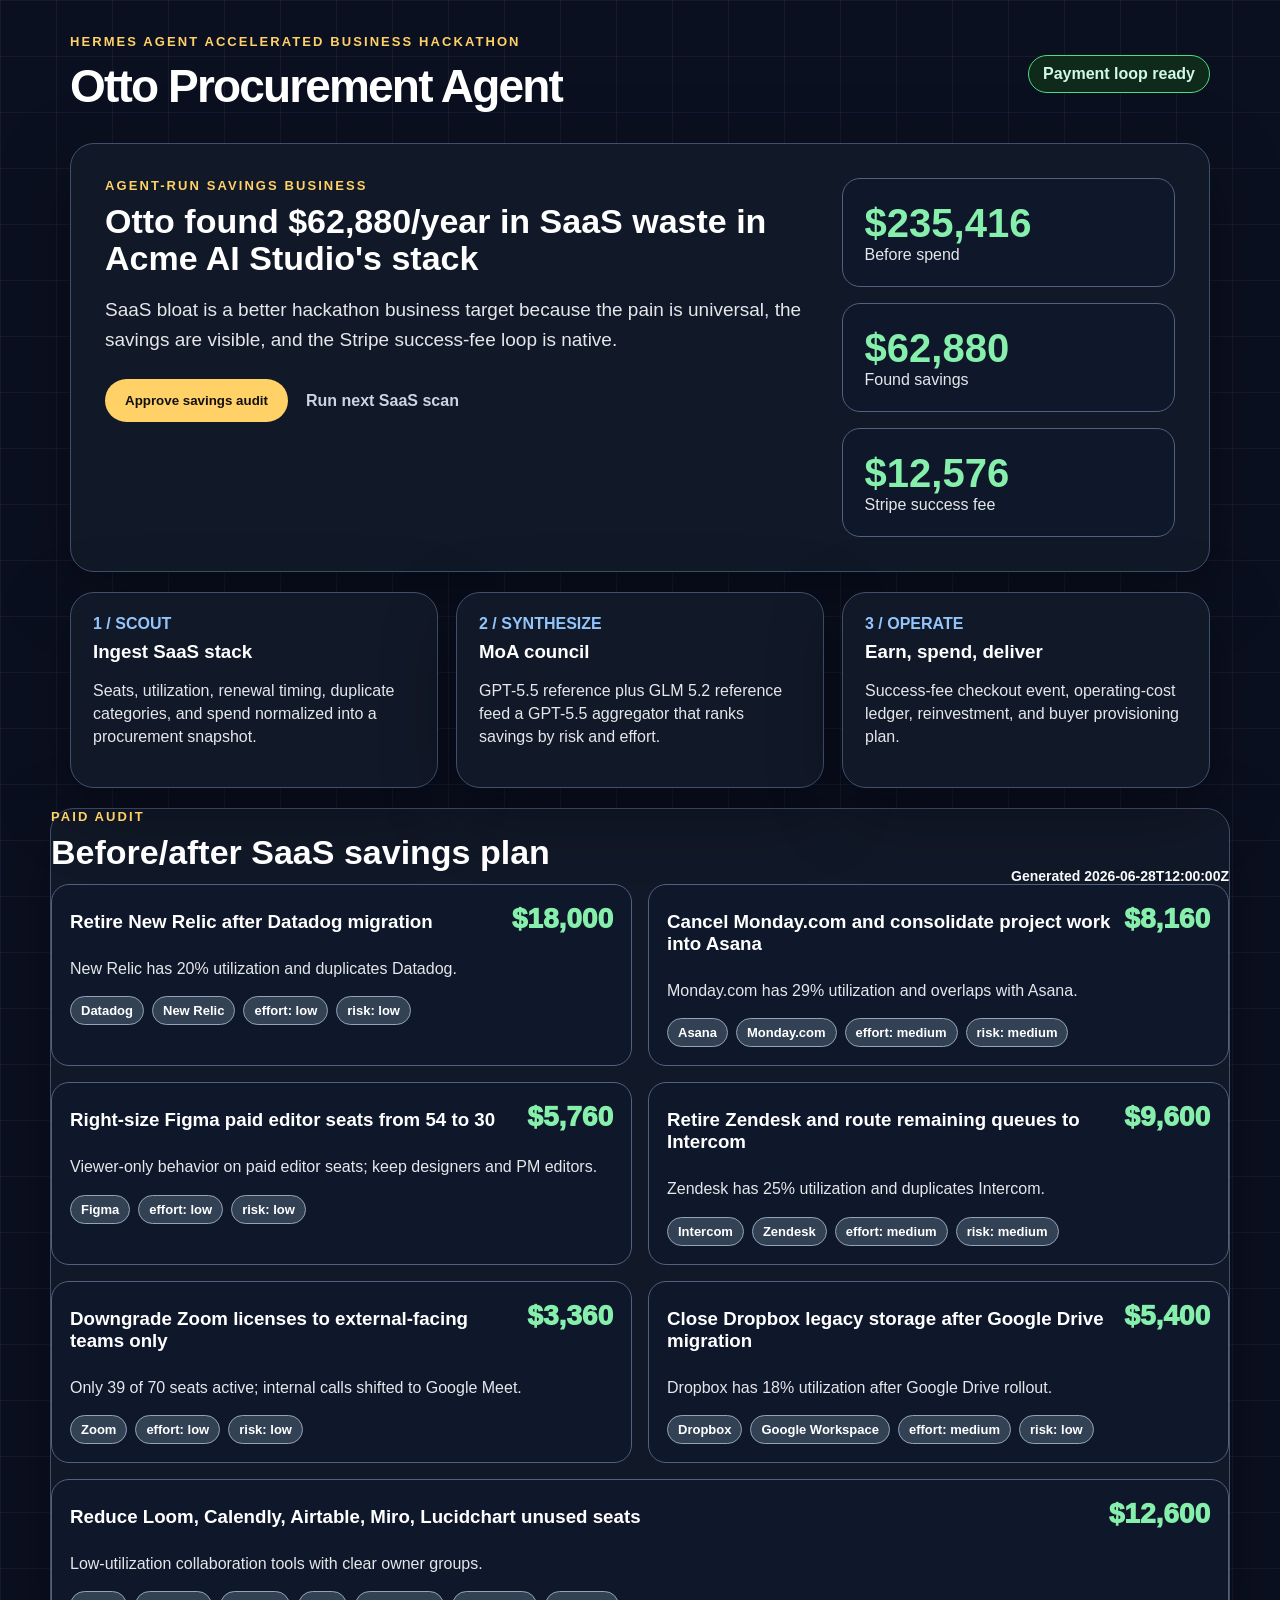
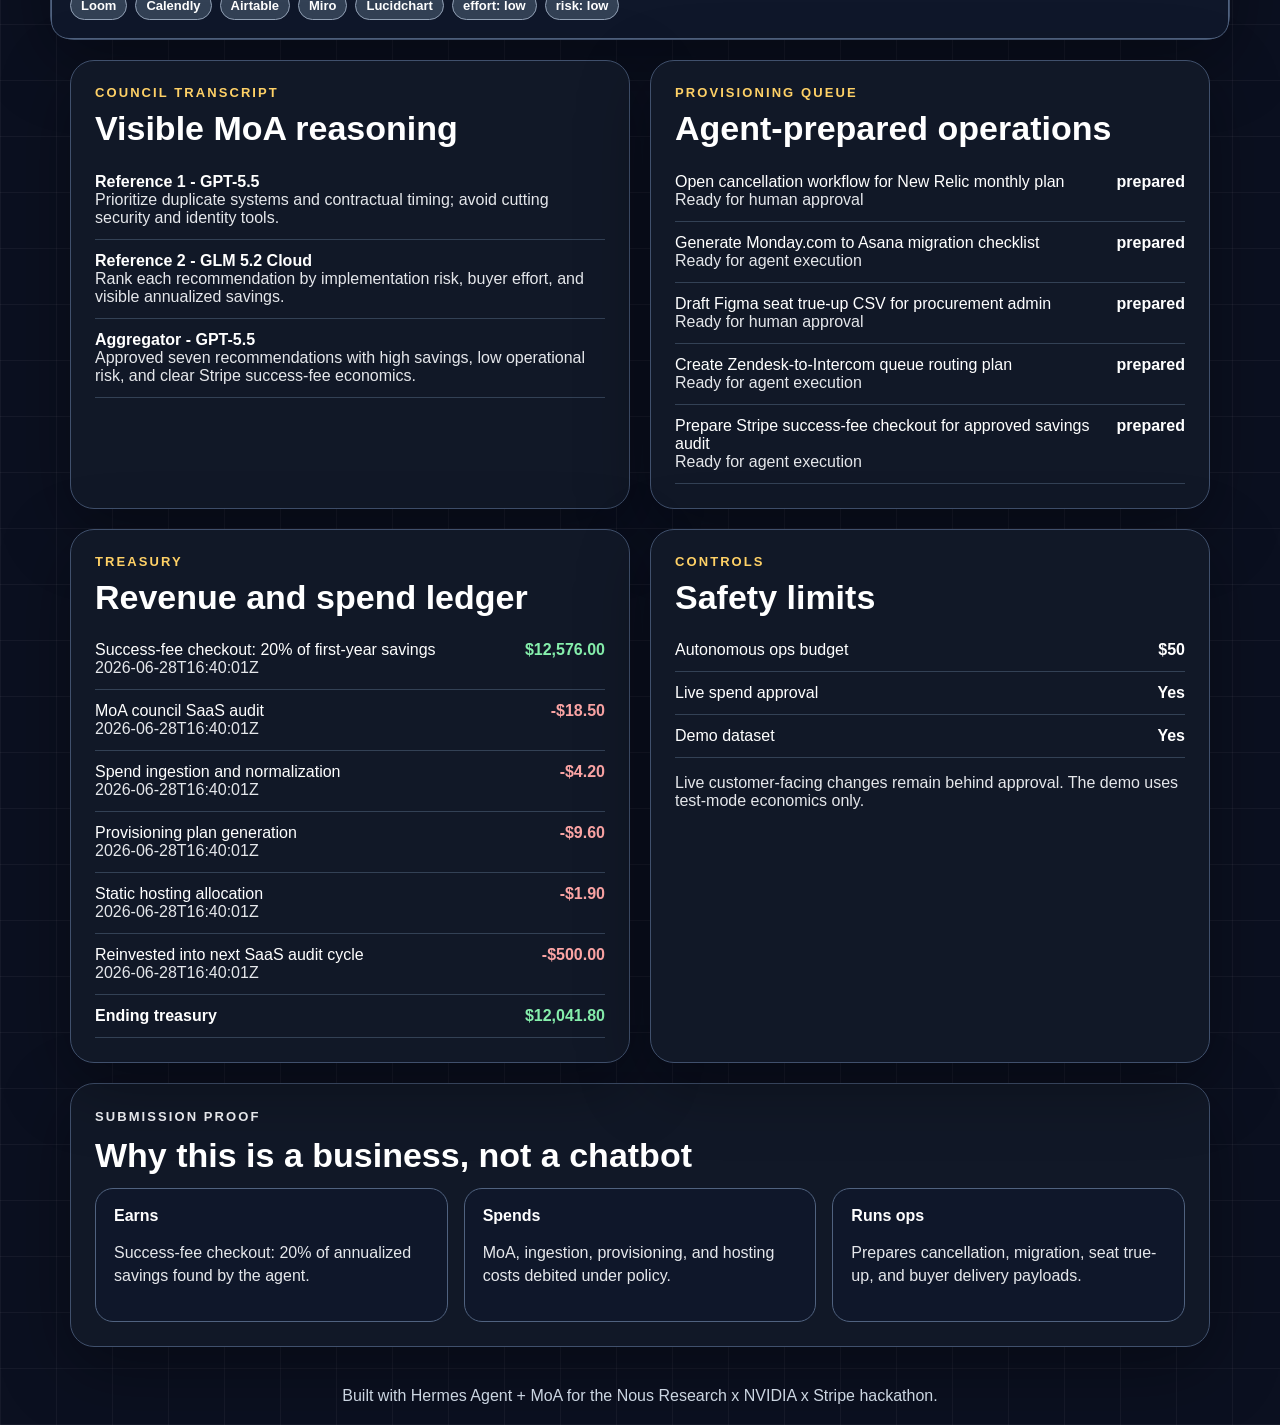
==== site/index.html @ cdcdee30 "feat: add Otto Procurement Agent hackathon pivot" ====
<!doctype html><html lang="en"><head><meta charset="utf-8"><meta name="viewport" content="width=device-width,initial-scale=1"><title>Otto Procurement Agent</title><link rel="stylesheet" href="styles.css"></head><body><header class="topbar"><div><p class="eyebrow">Hermes Agent Accelerated Business Hackathon</p><h1>Otto Procurement Agent</h1></div><div class="status-pill" id="paymentMode">loading</div></header><main><section class="hero card"><div><p class="eyebrow">Agent-run savings business</p><h2 id="headline">Loading audit...</h2><p id="thesis" class="lede"></p><div class="actions"><button>Approve savings audit</button><span>Run next SaaS scan</span></div></div><div class="metrics"><div><b id="before">--</b><span>Before spend</span></div><div><b id="savings">--</b><span>Found savings</span></div><div><b id="fee">--</b><span>Stripe success fee</span></div></div></section><section class="steps"><article><b>1 / SCOUT</b><h3>Ingest SaaS stack</h3><p>Seats, utilization, renewal timing, duplicate categories, and spend normalized into a procurement snapshot.</p></article><article><b>2 / SYNTHESIZE</b><h3>MoA council</h3><p>GPT-5.5 reference plus GLM 5.2 reference feed a GPT-5.5 aggregator that ranks savings by risk and effort.</p></article><article><b>3 / OPERATE</b><h3>Earn, spend, deliver</h3><p>Success-fee checkout event, operating-cost ledger, reinvestment, and buyer provisioning plan.</p></article></section><section class="card"><div class="section-head"><div><p class="eyebrow">Paid audit</p><h2>Before/after SaaS savings plan</h2></div><span id="generated"></span></div><div id="recommendations" class="recommendations"></div></section><section class="grid"><article class="card"><p class="eyebrow">Council transcript</p><h2>Visible MoA reasoning</h2><div id="council"></div></article><article class="card"><p class="eyebrow">Provisioning queue</p><h2>Agent-prepared operations</h2><div id="actions"></div></article></section><section class="grid"><article class="card"><p class="eyebrow">Treasury</p><h2>Revenue and spend ledger</h2><div id="ledger"></div></article><article class="card"><p class="eyebrow">Controls</p><h2>Safety limits</h2><div id="controls"></div><p class="small">Live customer-facing changes remain behind approval. The demo uses test-mode economics only.</p></article></section><section class="card proof"><p class="eyebrow">Submission proof</p><h2>Why this is a business, not a chatbot</h2><div><article><b>Earns</b><p>Success-fee checkout: 20% of annualized savings found by the agent.</p></article><article><b>Spends</b><p>MoA, ingestion, provisioning, and hosting costs debited under policy.</p></article><article><b>Runs ops</b><p>Prepares cancellation, migration, seat true-up, and buyer delivery payloads.</p></article></div></section></main><footer>Built with Hermes Agent + MoA for the Nous Research x NVIDIA x Stripe hackathon.</footer><script src="app.js"></script></body></html>
---- site/styles.css ----
*{box-sizing:border-box}body{margin:0;background:#0b1020;color:#ffffff;font-family:Inter,Arial,sans-serif;background-image:linear-gradient(rgba(255,255,255,.045) 1px,transparent 1px),linear-gradient(90deg,rgba(255,255,255,.045) 1px,transparent 1px);background-size:56px 56px}main,.topbar,footer{max-width:1180px;margin:auto}.topbar{display:flex;justify-content:space-between;align-items:center;padding:34px 20px 18px}.eyebrow{color:#ffd166;text-transform:uppercase;letter-spacing:.16em;font-size:13px;font-weight:900;margin:0 0 10px}h1{font-size:46px;letter-spacing:-.04em;margin:0;color:#fff}h2{font-size:34px;line-height:1.08;margin:0 0 14px;color:#fff}h3{margin:8px 0;color:#fff}.status-pill{border:1px solid #4ade80;color:#d1fae5;border-radius:99px;padding:9px 14px;background:#0f2a1a;font-weight:800}.card,.steps article{background:#111827;border:1px solid #40506c;border-radius:24px;box-shadow:0 20px 70px rgba(0,0,0,.35)}.hero{display:grid;grid-template-columns:1.7fr .8fr;gap:28px;padding:34px;margin:12px 20px}.lede{font-size:19px;line-height:1.58;color:#e5e7eb;max-width:800px}.actions{display:flex;gap:18px;align-items:center;margin-top:24px}button{background:#ffd166;border:0;border-radius:999px;padding:14px 20px;font-weight:900;color:#111}.actions span{color:#cbd5e1;font-weight:700}.metrics{display:grid;gap:16px}.metrics div{border:1px solid #50627f;border-radius:18px;padding:22px;background:#0f172a}.metrics b{display:block;color:#86efac;font-size:40px}.metrics span,.small{color:#e5e7eb}.steps{display:grid;grid-template-columns:repeat(3,1fr);gap:18px;margin:20px}.steps article{padding:22px}.steps b{color:#93c5fd}.steps p,.rec p,.proof p{color:#e5e7eb;line-height:1.45}.section-head{display:flex;justify-content:space-between;gap:16px;align-items:end}.section-head span{color:#f8fafc;font-size:14px;font-weight:700}.recommendations{display:grid;grid-template-columns:repeat(2,1fr);gap:16px}.rec{border:1px solid #50627f;border-radius:18px;padding:18px;background:#0f172a}.rec:nth-child(odd):last-child{grid-column:1/-1}.rec-top{display:flex;justify-content:space-between;gap:12px}.saving{color:#86efac;font-size:28px;font-weight:950;white-space:nowrap}.tags{display:flex;gap:8px;flex-wrap:wrap;margin-top:12px}.tags span{background:#334155;border:1px solid #94a3b8;border-radius:99px;padding:6px 10px;color:#ffffff;font-size:13px;font-weight:800}.grid{display:grid;grid-template-columns:1fr 1fr;gap:20px;margin:20px}.grid .card,.proof.card{padding:24px}.line{display:grid;grid-template-columns:1fr auto;gap:16px;border-bottom:1px solid #334155;padding:12px 0}.pos{color:#86efac}.neg{color:#fca5a5}.proof{margin:20px}.proof>div{display:grid;grid-template-columns:repeat(3,1fr);gap:16px}.proof article{border:1px solid #50627f;border-radius:18px;padding:18px;background:#0f172a}a{color:#93c5fd}footer{padding:20px;color:#cbd5e1;text-align:center}@media(max-width:850px){.hero,.grid,.steps,.recommendations,.proof>div{grid-template-columns:1fr}h1{font-size:34px}}
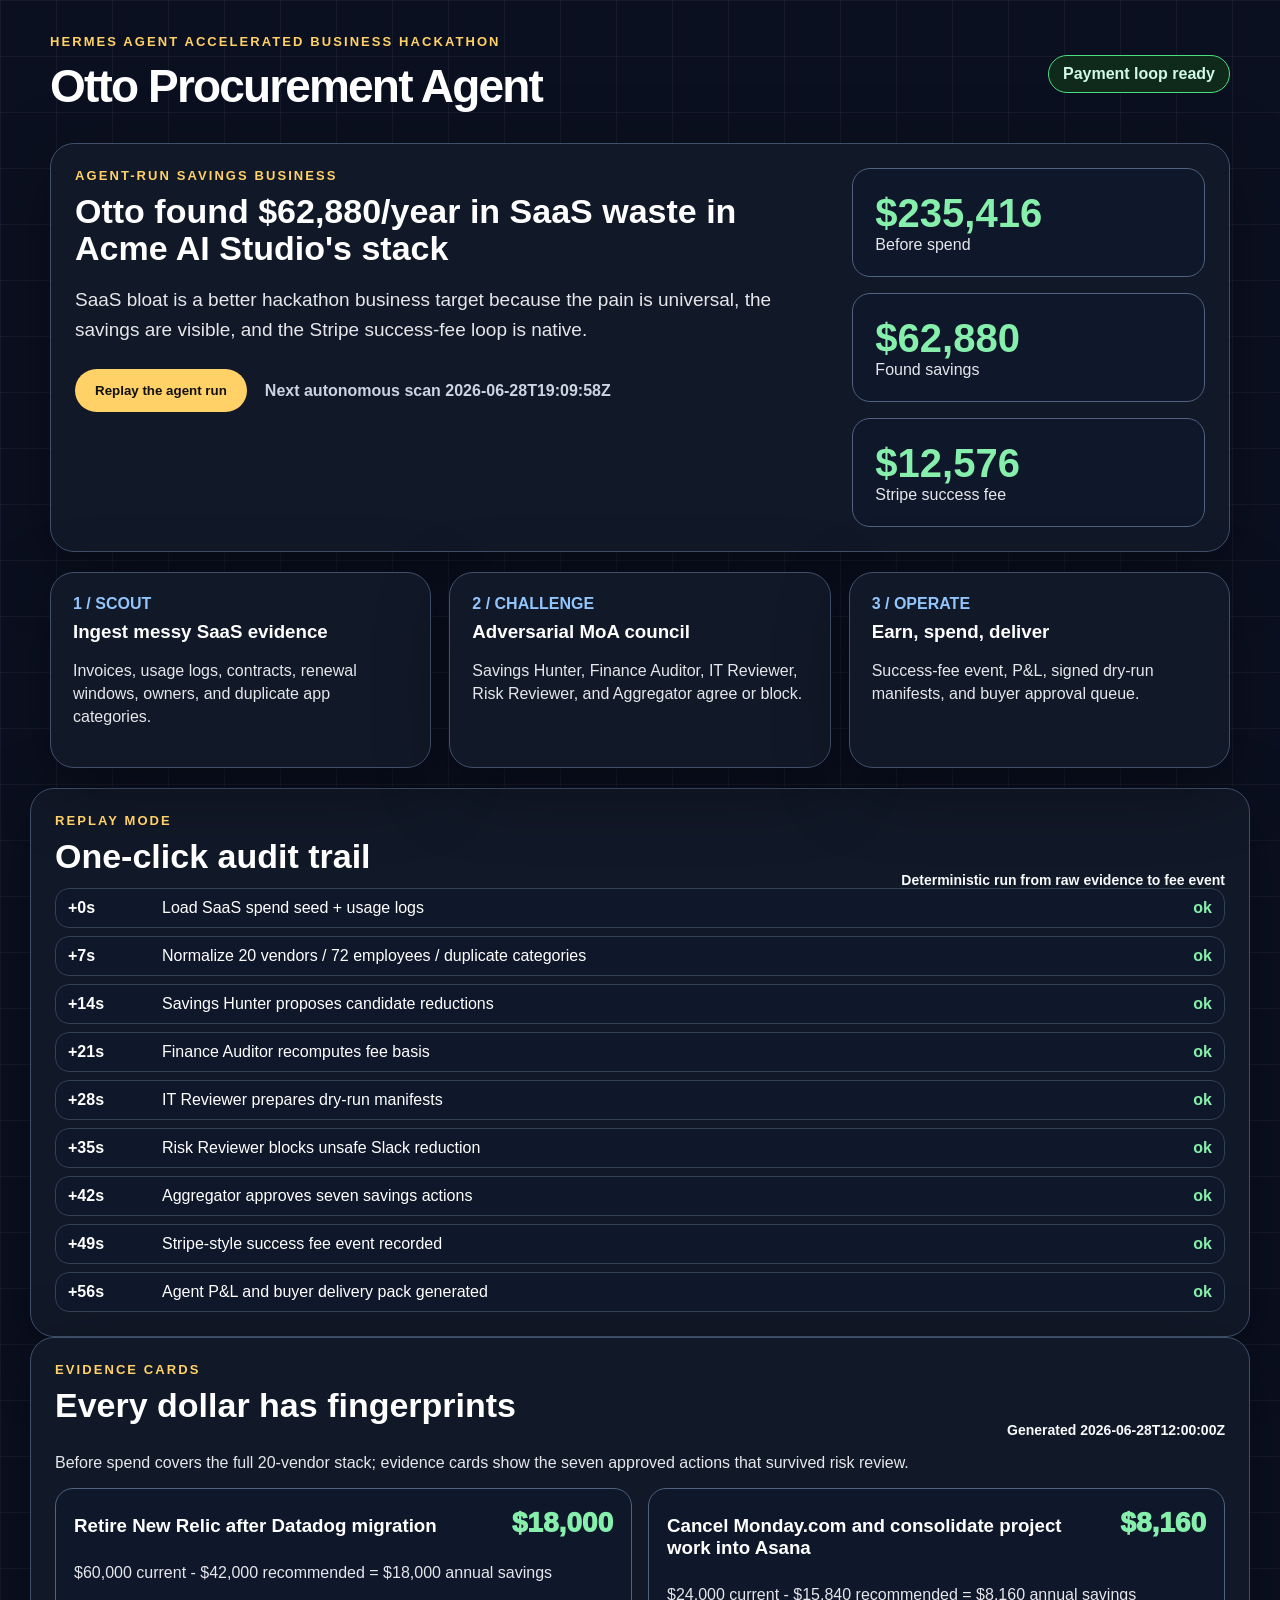
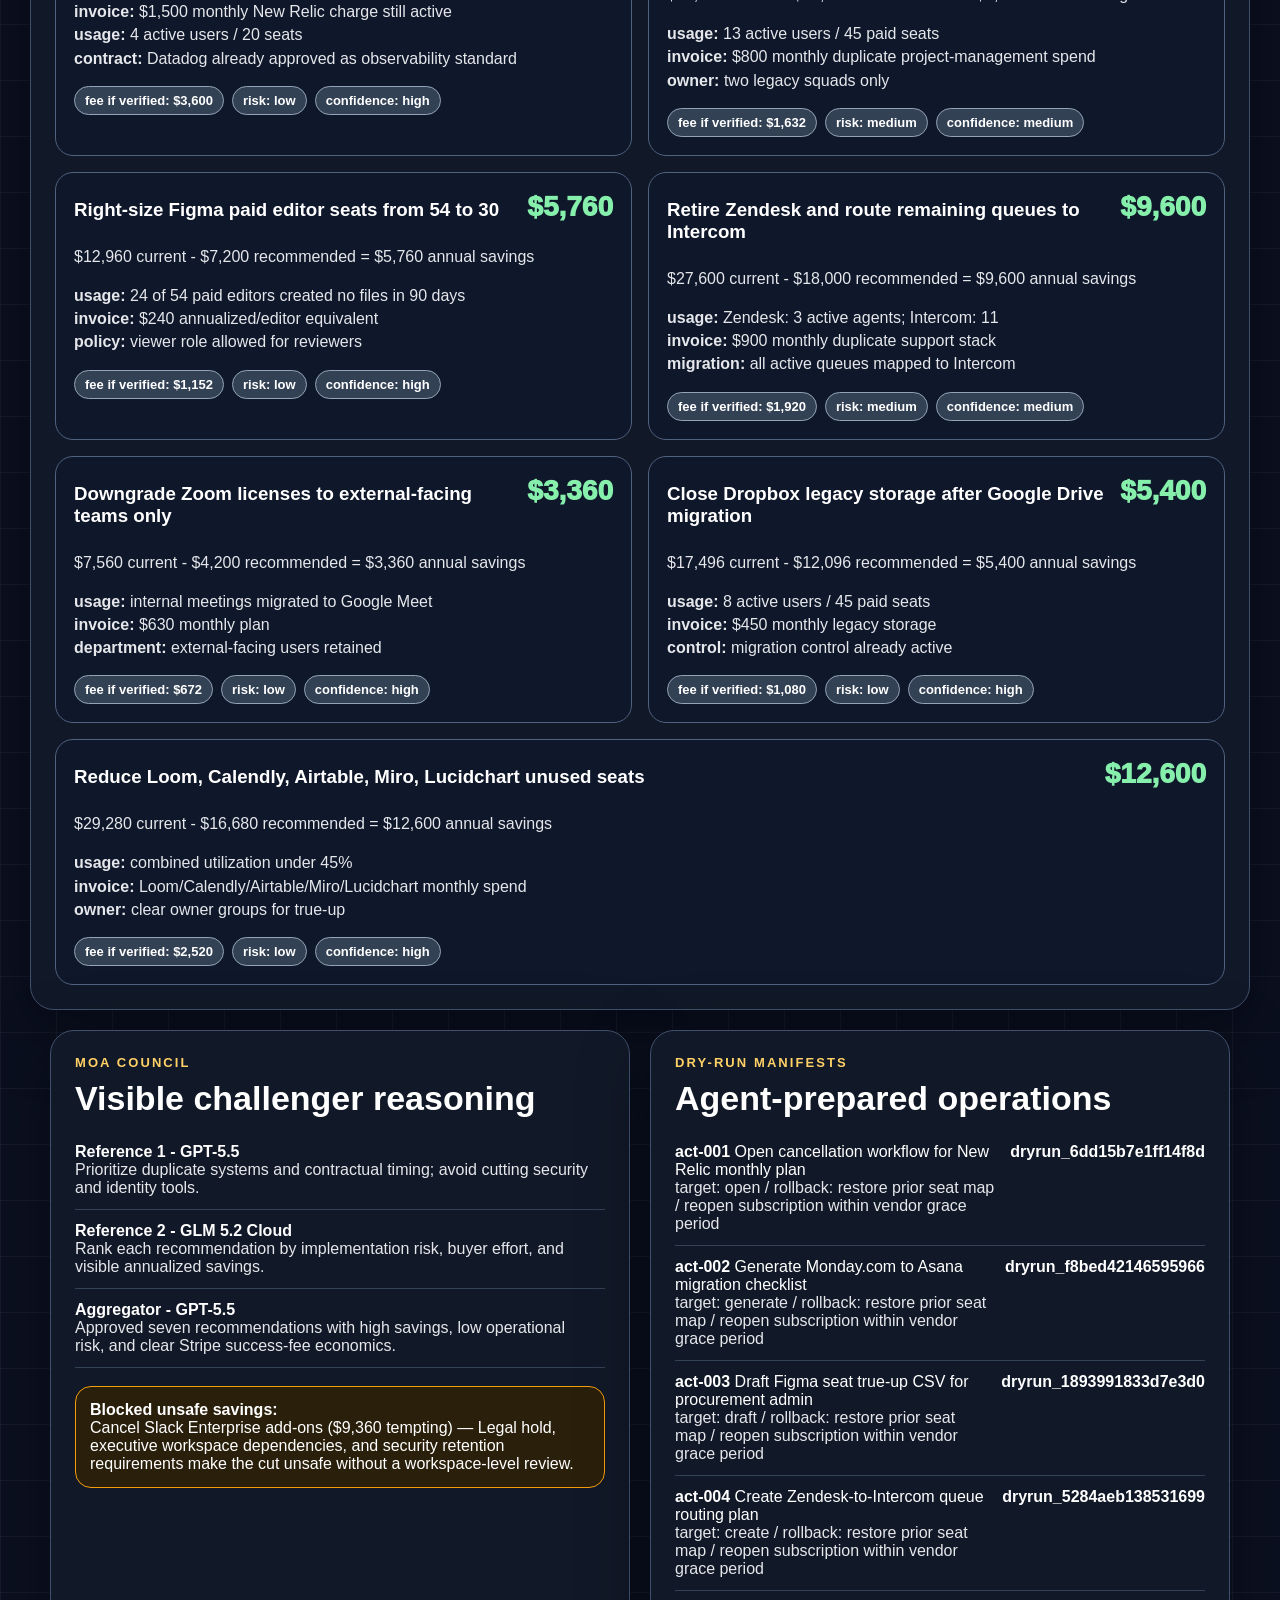
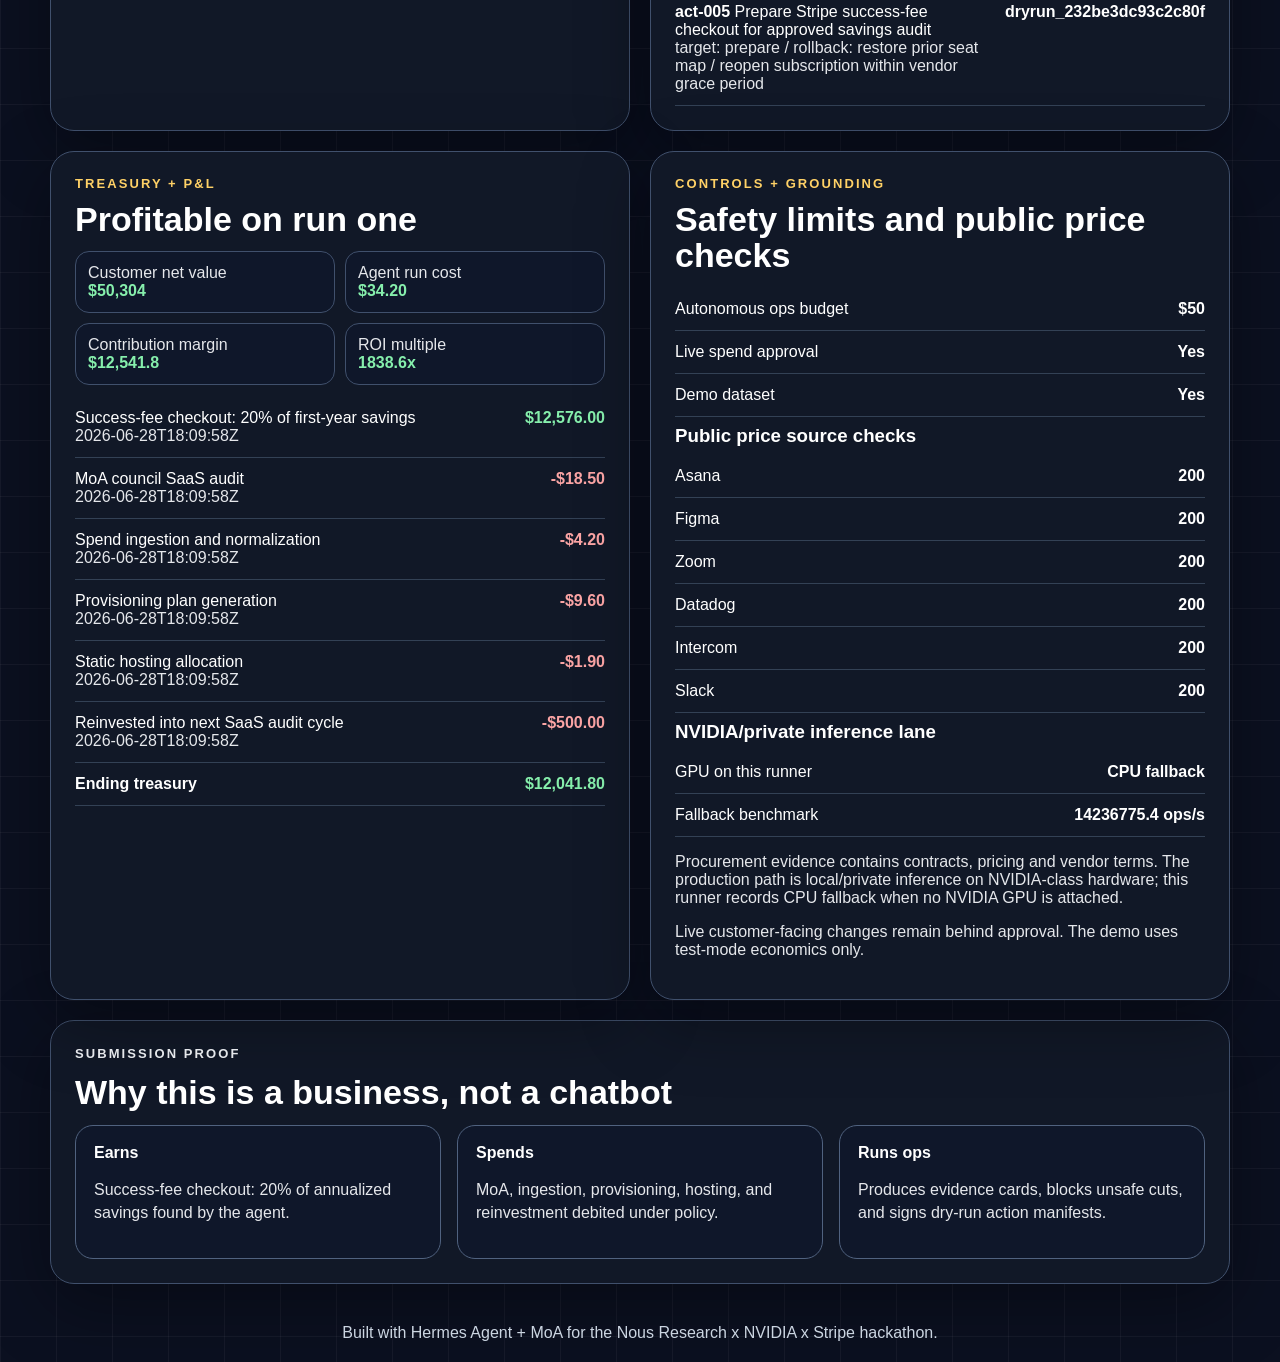
==== commit c4d69379: "feat: upgrade to replayable 10x procurement agent" ====
--- a/site/index.html
+++ b/site/index.html
@@ -1 +1 @@
-<!doctype html><html lang="en"><head><meta charset="utf-8"><meta name="viewport" content="width=device-width,initial-scale=1"><title>Otto Procurement Agent</title><link rel="stylesheet" href="styles.css"></head><body><header class="topbar"><div><p class="eyebrow">Hermes Agent Accelerated Business Hackathon</p><h1>Otto Procurement Agent</h1></div><div class="status-pill" id="paymentMode">loading</div></header><main><section class="hero card"><div><p class="eyebrow">Agent-run savings business</p><h2 id="headline">Loading audit...</h2><p id="thesis" class="lede"></p><div class="actions"><button>Approve savings audit</button><span>Run next SaaS scan</span></div></div><div class="metrics"><div><b id="before">--</b><span>Before spend</span></div><div><b id="savings">--</b><span>Found savings</span></div><div><b id="fee">--</b><span>Stripe success fee</span></div></div></section><section class="steps"><article><b>1 / SCOUT</b><h3>Ingest SaaS stack</h3><p>Seats, utilization, renewal timing, duplicate categories, and spend normalized into a procurement snapshot.</p></article><article><b>2 / SYNTHESIZE</b><h3>MoA council</h3><p>GPT-5.5 reference plus GLM 5.2 reference feed a GPT-5.5 aggregator that ranks savings by risk and effort.</p></article><article><b>3 / OPERATE</b><h3>Earn, spend, deliver</h3><p>Success-fee checkout event, operating-cost ledger, reinvestment, and buyer provisioning plan.</p></article></section><section class="card"><div class="section-head"><div><p class="eyebrow">Paid audit</p><h2>Before/after SaaS savings plan</h2></div><span id="generated"></span></div><div id="recommendations" class="recommendations"></div></section><section class="grid"><article class="card"><p class="eyebrow">Council transcript</p><h2>Visible MoA reasoning</h2><div id="council"></div></article><article class="card"><p class="eyebrow">Provisioning queue</p><h2>Agent-prepared operations</h2><div id="actions"></div></article></section><section class="grid"><article class="card"><p class="eyebrow">Treasury</p><h2>Revenue and spend ledger</h2><div id="ledger"></div></article><article class="card"><p class="eyebrow">Controls</p><h2>Safety limits</h2><div id="controls"></div><p class="small">Live customer-facing changes remain behind approval. The demo uses test-mode economics only.</p></article></section><section class="card proof"><p class="eyebrow">Submission proof</p><h2>Why this is a business, not a chatbot</h2><div><article><b>Earns</b><p>Success-fee checkout: 20% of annualized savings found by the agent.</p></article><article><b>Spends</b><p>MoA, ingestion, provisioning, and hosting costs debited under policy.</p></article><article><b>Runs ops</b><p>Prepares cancellation, migration, seat true-up, and buyer delivery payloads.</p></article></div></section></main><footer>Built with Hermes Agent + MoA for the Nous Research x NVIDIA x Stripe hackathon.</footer><script src="app.js"></script></body></html>+<!doctype html><html lang="en"><head><meta charset="utf-8"><meta name="viewport" content="width=device-width,initial-scale=1"><title>Otto Procurement Agent</title><link rel="stylesheet" href="styles.css"></head><body><header class="topbar"><div><p class="eyebrow">Hermes Agent Accelerated Business Hackathon</p><h1>Otto Procurement Agent</h1></div><div class="status-pill" id="paymentMode">loading</div></header><main><section class="hero card"><div><p class="eyebrow">Agent-run savings business</p><h2 id="headline">Loading audit...</h2><p id="thesis" class="lede"></p><div class="actions"><button id="replayBtn">Replay the agent run</button><span id="nextRun">Next run loading</span></div></div><div class="metrics"><div><b id="before">--</b><span>Before spend</span></div><div><b id="savings">--</b><span>Found savings</span></div><div><b id="fee">--</b><span>Stripe success fee</span></div></div></section><section class="steps"><article><b>1 / SCOUT</b><h3>Ingest messy SaaS evidence</h3><p>Invoices, usage logs, contracts, renewal windows, owners, and duplicate app categories.</p></article><article><b>2 / CHALLENGE</b><h3>Adversarial MoA council</h3><p>Savings Hunter, Finance Auditor, IT Reviewer, Risk Reviewer, and Aggregator agree or block.</p></article><article><b>3 / OPERATE</b><h3>Earn, spend, deliver</h3><p>Success-fee event, P&L, signed dry-run manifests, and buyer approval queue.</p></article></section><section class="card replay"><div class="section-head"><div><p class="eyebrow">Replay mode</p><h2>One-click audit trail</h2></div><span>Deterministic run from raw evidence to fee event</span></div><div id="runLog" class="runlog"></div></section><section class="card"><div class="section-head"><div><p class="eyebrow">Evidence cards</p><h2>Every dollar has fingerprints</h2></div><span id="generated"></span></div><p class="small">Before spend covers the full 20-vendor stack; evidence cards show the seven approved actions that survived risk review.</p><div id="evidenceCards" class="evidence-grid"></div></section><section class="grid"><article class="card"><p class="eyebrow">MoA council</p><h2>Visible challenger reasoning</h2><div id="council"></div><div id="blocked" class="blocked"></div></article><article class="card"><p class="eyebrow">Dry-run manifests</p><h2>Agent-prepared operations</h2><div id="manifests"></div></article></section><section class="grid"><article class="card"><p class="eyebrow">Treasury + P&L</p><h2>Profitable on run one</h2><div id="pnl" class="pnl"></div><div id="ledger"></div></article><article class="card"><p class="eyebrow">Controls + grounding</p><h2>Safety limits and public price checks</h2><div id="controls"></div><div id="sources"></div><div id="lab"></div><p class="small">Live customer-facing changes remain behind approval. The demo uses test-mode economics only.</p></article></section><section class="card proof"><p class="eyebrow">Submission proof</p><h2>Why this is a business, not a chatbot</h2><div><article><b>Earns</b><p>Success-fee checkout: 20% of annualized savings found by the agent.</p></article><article><b>Spends</b><p>MoA, ingestion, provisioning, hosting, and reinvestment debited under policy.</p></article><article><b>Runs ops</b><p>Produces evidence cards, blocks unsafe cuts, and signs dry-run action manifests.</p></article></div></section></main><footer>Built with Hermes Agent + MoA for the Nous Research x NVIDIA x Stripe hackathon.</footer><script src="app.js"></script></body></html>
--- a/site/styles.css
+++ b/site/styles.css
@@ -1 +1 @@
-*{box-sizing:border-box}body{margin:0;background:#0b1020;color:#ffffff;font-family:Inter,Arial,sans-serif;background-image:linear-gradient(rgba(255,255,255,.045) 1px,transparent 1px),linear-gradient(90deg,rgba(255,255,255,.045) 1px,transparent 1px);background-size:56px 56px}main,.topbar,footer{max-width:1180px;margin:auto}.topbar{display:flex;justify-content:space-between;align-items:center;padding:34px 20px 18px}.eyebrow{color:#ffd166;text-transform:uppercase;letter-spacing:.16em;font-size:13px;font-weight:900;margin:0 0 10px}h1{font-size:46px;letter-spacing:-.04em;margin:0;color:#fff}h2{font-size:34px;line-height:1.08;margin:0 0 14px;color:#fff}h3{margin:8px 0;color:#fff}.status-pill{border:1px solid #4ade80;color:#d1fae5;border-radius:99px;padding:9px 14px;background:#0f2a1a;font-weight:800}.card,.steps article{background:#111827;border:1px solid #40506c;border-radius:24px;box-shadow:0 20px 70px rgba(0,0,0,.35)}.hero{display:grid;grid-template-columns:1.7fr .8fr;gap:28px;padding:34px;margin:12px 20px}.lede{font-size:19px;line-height:1.58;color:#e5e7eb;max-width:800px}.actions{display:flex;gap:18px;align-items:center;margin-top:24px}button{background:#ffd166;border:0;border-radius:999px;padding:14px 20px;font-weight:900;color:#111}.actions span{color:#cbd5e1;font-weight:700}.metrics{display:grid;gap:16px}.metrics div{border:1px solid #50627f;border-radius:18px;padding:22px;background:#0f172a}.metrics b{display:block;color:#86efac;font-size:40px}.metrics span,.small{color:#e5e7eb}.steps{display:grid;grid-template-columns:repeat(3,1fr);gap:18px;margin:20px}.steps article{padding:22px}.steps b{color:#93c5fd}.steps p,.rec p,.proof p{color:#e5e7eb;line-height:1.45}.section-head{display:flex;justify-content:space-between;gap:16px;align-items:end}.section-head span{color:#f8fafc;font-size:14px;font-weight:700}.recommendations{display:grid;grid-template-columns:repeat(2,1fr);gap:16px}.rec{border:1px solid #50627f;border-radius:18px;padding:18px;background:#0f172a}.rec:nth-child(odd):last-child{grid-column:1/-1}.rec-top{display:flex;justify-content:space-between;gap:12px}.saving{color:#86efac;font-size:28px;font-weight:950;white-space:nowrap}.tags{display:flex;gap:8px;flex-wrap:wrap;margin-top:12px}.tags span{background:#334155;border:1px solid #94a3b8;border-radius:99px;padding:6px 10px;color:#ffffff;font-size:13px;font-weight:800}.grid{display:grid;grid-template-columns:1fr 1fr;gap:20px;margin:20px}.grid .card,.proof.card{padding:24px}.line{display:grid;grid-template-columns:1fr auto;gap:16px;border-bottom:1px solid #334155;padding:12px 0}.pos{color:#86efac}.neg{color:#fca5a5}.proof{margin:20px}.proof>div{display:grid;grid-template-columns:repeat(3,1fr);gap:16px}.proof article{border:1px solid #50627f;border-radius:18px;padding:18px;background:#0f172a}a{color:#93c5fd}footer{padding:20px;color:#cbd5e1;text-align:center}@media(max-width:850px){.hero,.grid,.steps,.recommendations,.proof>div{grid-template-columns:1fr}h1{font-size:34px}}+*{box-sizing:border-box}body{margin:0;background:#0b1020;color:#fff;font-family:Inter,Arial,sans-serif;background-image:linear-gradient(rgba(255,255,255,.045) 1px,transparent 1px),linear-gradient(90deg,rgba(255,255,255,.045) 1px,transparent 1px);background-size:56px 56px}main,.topbar,footer{max-width:1220px;margin:auto}.topbar{display:flex;justify-content:space-between;align-items:center;padding:34px 20px 18px}.eyebrow{color:#ffd166;text-transform:uppercase;letter-spacing:.16em;font-size:13px;font-weight:900;margin:0 0 10px}h1{font-size:46px;letter-spacing:-.04em;margin:0;color:#fff}h2{font-size:34px;line-height:1.08;margin:0 0 14px;color:#fff}h3{margin:8px 0;color:#fff}.status-pill{border:1px solid #4ade80;color:#d1fae5;border-radius:99px;padding:9px 14px;background:#0f2a1a;font-weight:800}.card,.steps article{background:#111827;border:1px solid #40506c;border-radius:24px;box-shadow:0 20px 70px rgba(0,0,0,.35)}.hero{display:grid;grid-template-columns:1.7fr .8fr;gap:28px;padding:34px;margin:12px 20px}.lede{font-size:19px;line-height:1.58;color:#e5e7eb;max-width:820px}.actions{display:flex;gap:18px;align-items:center;margin-top:24px}button{background:#ffd166;border:0;border-radius:999px;padding:14px 20px;font-weight:900;color:#111}.actions span{color:#cbd5e1;font-weight:700}.metrics{display:grid;gap:16px}.metrics div{border:1px solid #50627f;border-radius:18px;padding:22px;background:#0f172a}.metrics b{display:block;color:#86efac;font-size:40px}.metrics span,.small{color:#e5e7eb}.steps{display:grid;grid-template-columns:repeat(3,1fr);gap:18px;margin:20px}.steps article{padding:22px}.steps b{color:#93c5fd}.steps p,.rec p,.proof p,.evidence p{color:#e5e7eb;line-height:1.45}.section-head{display:flex;justify-content:space-between;gap:16px;align-items:end}.section-head span{color:#f8fafc;font-size:14px;font-weight:700}.runlog{display:grid;gap:8px}.runitem{display:grid;grid-template-columns:80px 1fr auto;gap:14px;border:1px solid #334155;background:#0f172a;border-radius:14px;padding:10px 12px}.evidence-grid{display:grid;grid-template-columns:repeat(2,1fr);gap:16px}.evidence{border:1px solid #50627f;border-radius:18px;padding:18px;background:#0f172a}.evidence:nth-child(odd):last-child{grid-column:1/-1}.evidence-top{display:flex;justify-content:space-between;gap:12px}.saving{color:#86efac;font-size:28px;font-weight:950;white-space:nowrap}.tags{display:flex;gap:8px;flex-wrap:wrap;margin-top:12px}.tags span{background:#334155;border:1px solid #94a3b8;border-radius:99px;padding:6px 10px;color:#fff;font-size:13px;font-weight:800}.grid{display:grid;grid-template-columns:1fr 1fr;gap:20px;margin:20px}.grid .card,.proof.card,.replay.card,.card{padding:24px}.line{display:grid;grid-template-columns:1fr auto;gap:16px;border-bottom:1px solid #334155;padding:12px 0}.pos{color:#86efac}.neg{color:#fca5a5}.blocked{margin-top:18px;border:1px solid #f59e0b;background:#2a1f0b;border-radius:16px;padding:14px}.pnl{display:grid;grid-template-columns:repeat(2,1fr);gap:10px;margin-bottom:12px}.pnl div{background:#0f172a;border:1px solid #40506c;border-radius:14px;padding:12px}.proof{margin:20px}.proof>div{display:grid;grid-template-columns:repeat(3,1fr);gap:16px}.proof article{border:1px solid #50627f;border-radius:18px;padding:18px;background:#0f172a}a{color:#93c5fd}footer{padding:20px;color:#cbd5e1;text-align:center}@media(max-width:850px){.hero,.grid,.steps,.evidence-grid,.proof>div,.pnl{grid-template-columns:1fr}h1{font-size:34px}}
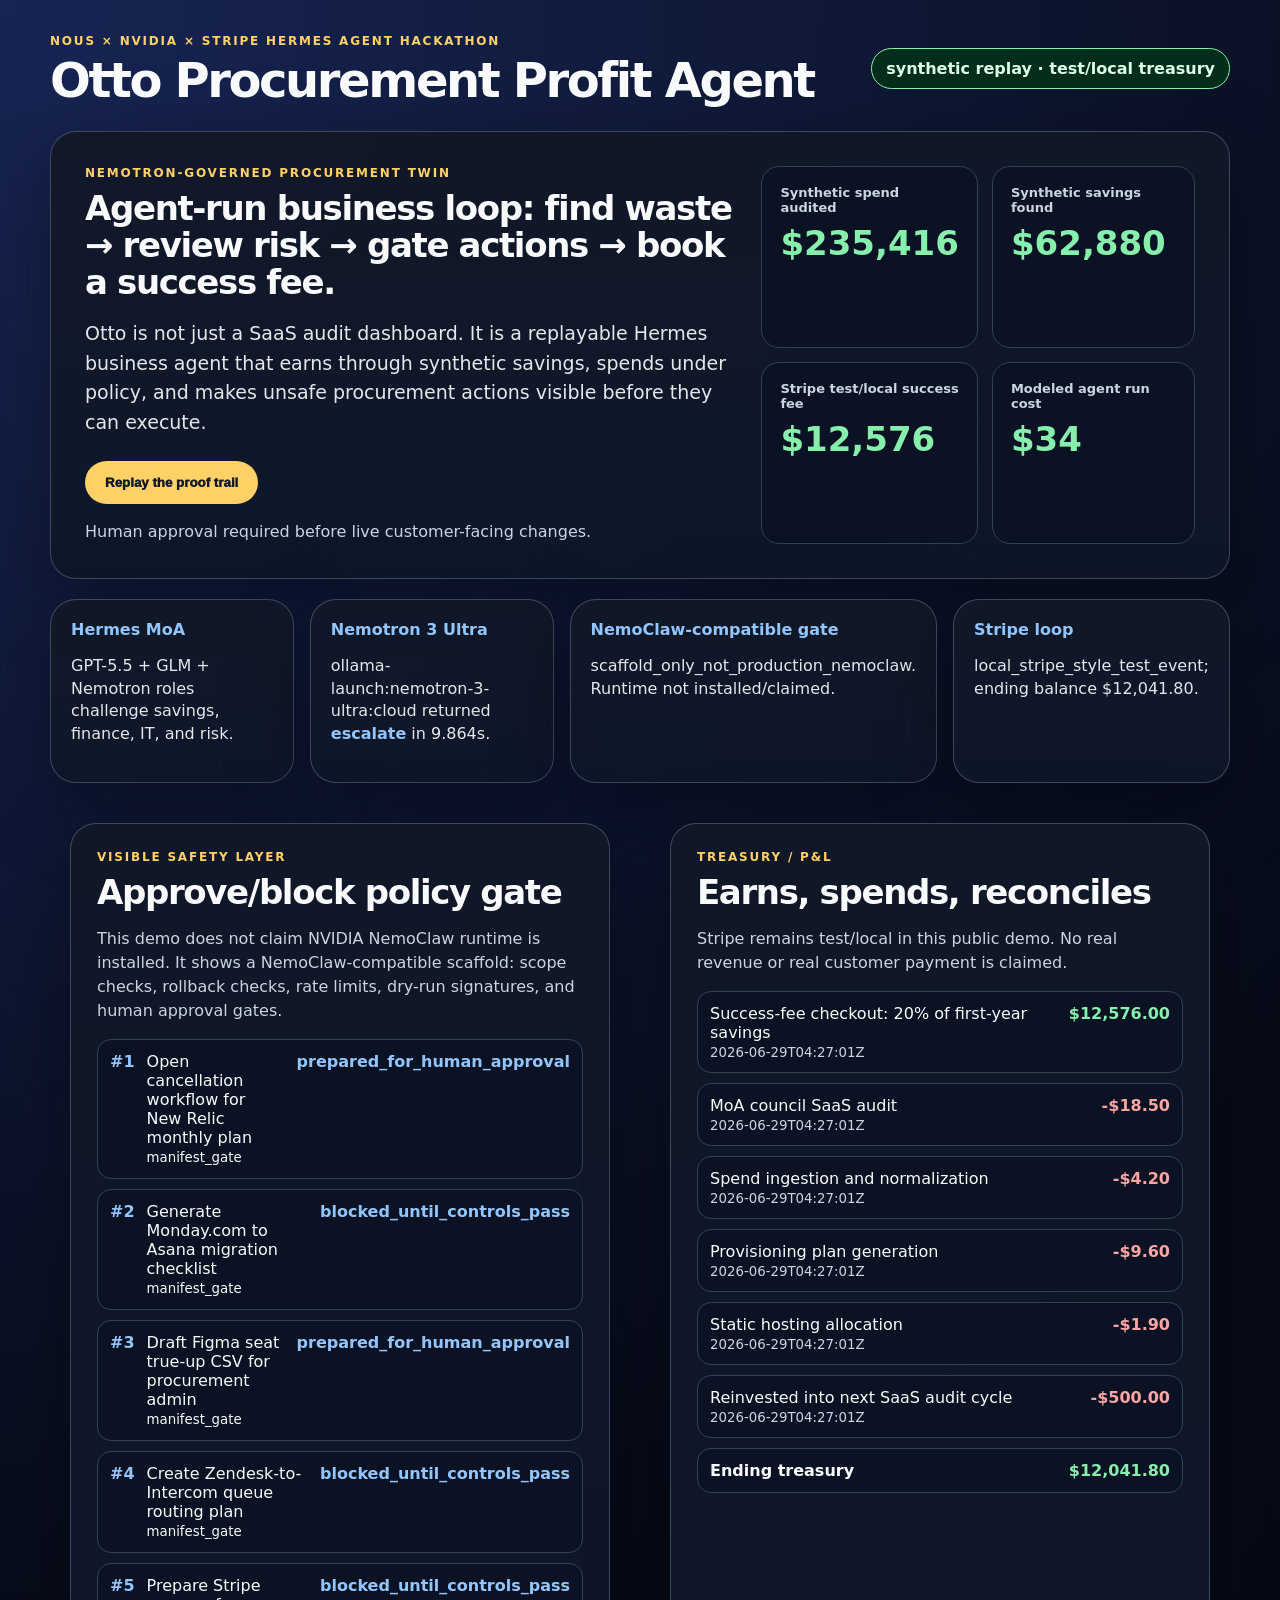
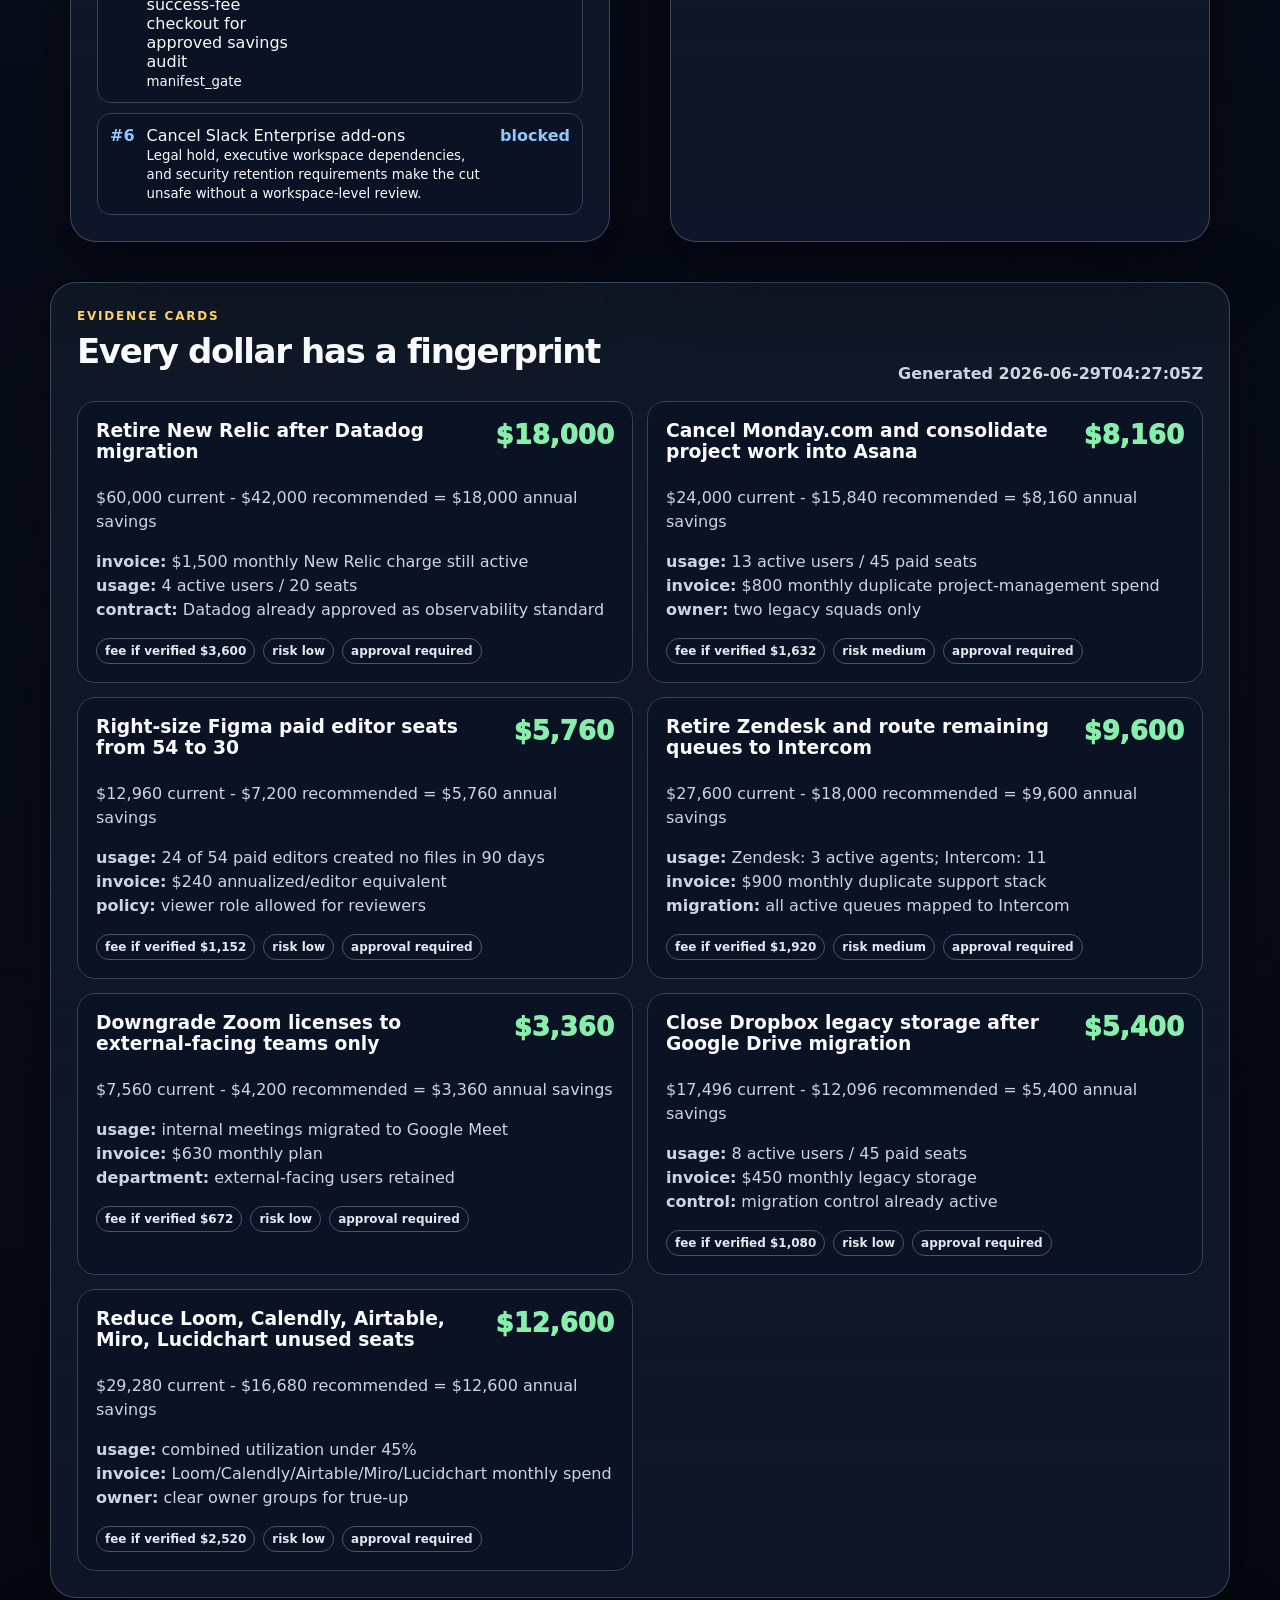
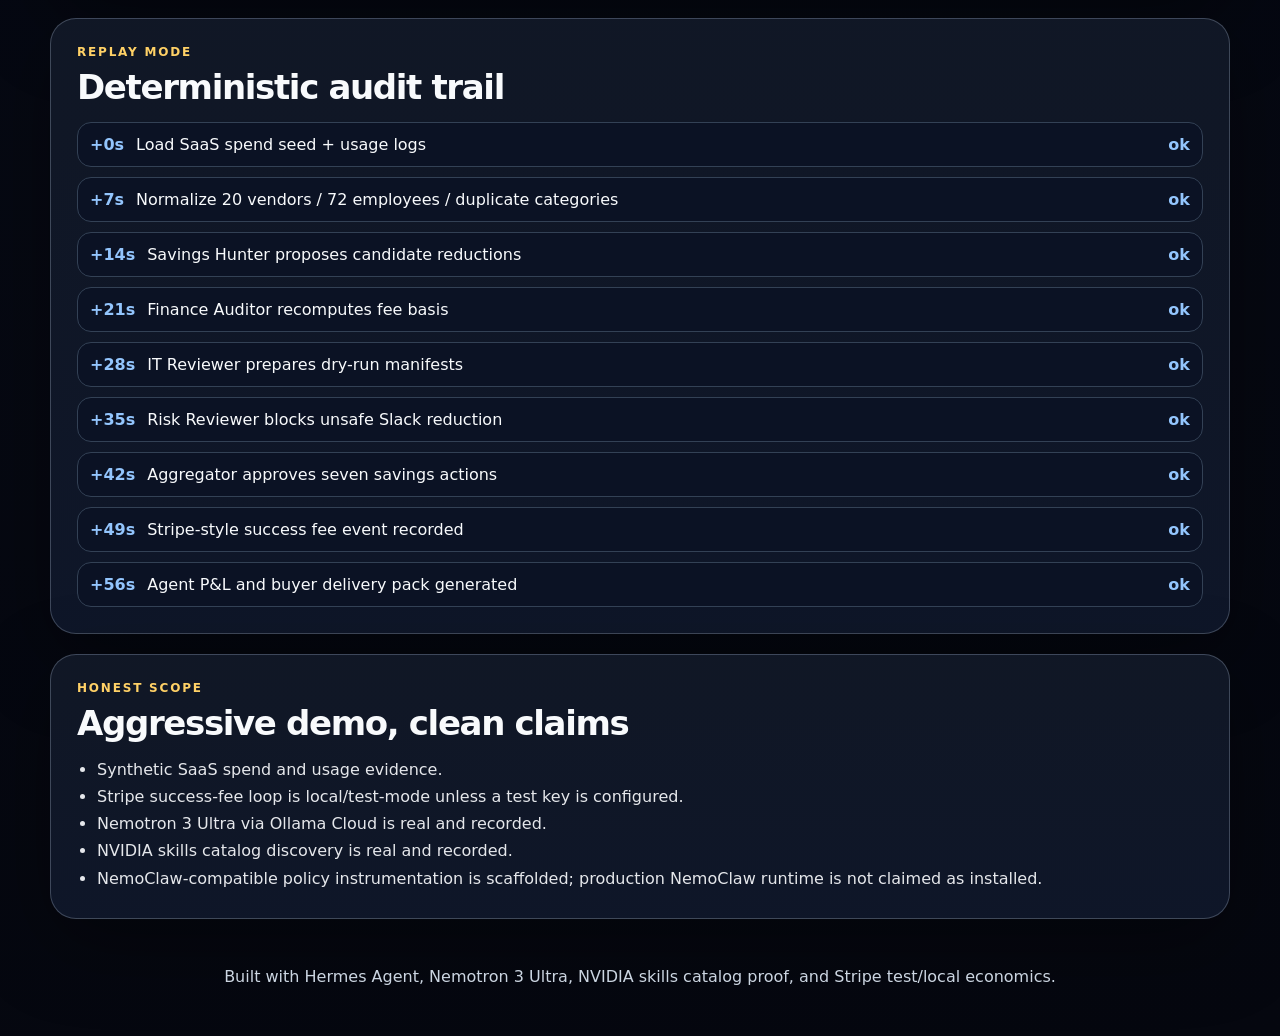
==== commit 82bbafe7: "Reframe as Procurement Profit Agent" ====
--- a/site/index.html
+++ b/site/index.html
@@ -1 +1,93 @@
-<!doctype html><html lang="en"><head><meta charset="utf-8"><meta name="viewport" content="width=device-width,initial-scale=1"><title>Otto Procurement Agent</title><link rel="stylesheet" href="styles.css"></head><body><header class="topbar"><div><p class="eyebrow">Hermes Agent Accelerated Business Hackathon</p><h1>Otto Procurement Agent</h1></div><div class="status-pill" id="paymentMode">loading</div></header><main><section class="hero card"><div><p class="eyebrow">Agent-run savings business</p><h2 id="headline">Loading audit...</h2><p id="thesis" class="lede"></p><div class="actions"><button id="replayBtn">Replay the agent run</button><span id="nextRun">Next run loading</span></div></div><div class="metrics"><div><b id="before">--</b><span>Before spend</span></div><div><b id="savings">--</b><span>Found savings</span></div><div><b id="fee">--</b><span>Stripe success fee</span></div></div></section><section class="steps"><article><b>1 / SCOUT</b><h3>Ingest messy SaaS evidence</h3><p>Invoices, usage logs, contracts, renewal windows, owners, and duplicate app categories.</p></article><article><b>2 / CHALLENGE</b><h3>Adversarial MoA council</h3><p>Savings Hunter, Finance Auditor, IT Reviewer, Risk Reviewer, and Aggregator agree or block.</p></article><article><b>3 / OPERATE</b><h3>Earn, spend, deliver</h3><p>Success-fee event, P&L, signed dry-run manifests, and buyer approval queue.</p></article></section><section class="card replay"><div class="section-head"><div><p class="eyebrow">Replay mode</p><h2>One-click audit trail</h2></div><span>Deterministic run from raw evidence to fee event</span></div><div id="runLog" class="runlog"></div></section><section class="card"><div class="section-head"><div><p class="eyebrow">Evidence cards</p><h2>Every dollar has fingerprints</h2></div><span id="generated"></span></div><p class="small">Before spend covers the full 20-vendor stack; evidence cards show the seven approved actions that survived risk review.</p><div id="evidenceCards" class="evidence-grid"></div></section><section class="grid"><article class="card"><p class="eyebrow">MoA council</p><h2>Visible challenger reasoning</h2><div id="council"></div><div id="blocked" class="blocked"></div></article><article class="card"><p class="eyebrow">Dry-run manifests</p><h2>Agent-prepared operations</h2><div id="manifests"></div></article></section><section class="grid"><article class="card"><p class="eyebrow">Treasury + P&L</p><h2>Profitable on run one</h2><div id="pnl" class="pnl"></div><div id="ledger"></div></article><article class="card"><p class="eyebrow">Controls + grounding</p><h2>Safety limits and public price checks</h2><div id="controls"></div><div id="sources"></div><div id="lab"></div><p class="small">Live customer-facing changes remain behind approval. The demo uses test-mode economics only.</p></article></section><section class="card proof"><p class="eyebrow">Submission proof</p><h2>Why this is a business, not a chatbot</h2><div><article><b>Earns</b><p>Success-fee checkout: 20% of annualized savings found by the agent.</p></article><article><b>Spends</b><p>MoA, ingestion, provisioning, hosting, and reinvestment debited under policy.</p></article><article><b>Runs ops</b><p>Produces evidence cards, blocks unsafe cuts, and signs dry-run action manifests.</p></article></div></section></main><footer>Built with Hermes Agent + MoA for the Nous Research x NVIDIA x Stripe hackathon.</footer><script src="app.js"></script></body></html>+<!doctype html>
+<html lang="en">
+<head>
+  <meta charset="utf-8" />
+  <meta name="viewport" content="width=device-width, initial-scale=1" />
+  <title>Otto Procurement Profit Agent</title>
+  <link rel="stylesheet" href="styles.css" />
+</head>
+<body>
+  <header class="topbar">
+    <div>
+      <p class="eyebrow">Nous × NVIDIA × Stripe Hermes Agent Hackathon</p>
+      <h1>Otto Procurement Profit Agent</h1>
+    </div>
+    <div class="badge">synthetic replay · test/local treasury</div>
+  </header>
+
+  <main>
+    <section class="hero card">
+      <div>
+        <p class="eyebrow">Nemotron-governed procurement twin</p>
+        <h2>Agent-run business loop: find waste → review risk → gate actions → book a success fee.</h2>
+        <p class="lede">Otto is not just a SaaS audit dashboard. It is a replayable Hermes business agent that earns through synthetic savings, spends under policy, and makes unsafe procurement actions visible before they can execute.</p>
+        <div class="cta-row">
+          <button id="replayBtn">Replay the proof trail</button>
+          <span>Human approval required before live customer-facing changes.</span>
+        </div>
+      </div>
+      <div class="metric-grid">
+        <article><span>Synthetic spend audited</span><b id="spend">--</b></article>
+        <article><span>Synthetic savings found</span><b id="savings">--</b></article>
+        <article><span>Stripe test/local success fee</span><b id="fee">--</b></article>
+        <article><span>Modeled agent run cost</span><b id="runCost">--</b></article>
+      </div>
+    </section>
+
+    <section class="proof-strip">
+      <article><b>Hermes MoA</b><p>GPT-5.5 + GLM + Nemotron roles challenge savings, finance, IT, and risk.</p></article>
+      <article><b>Nemotron 3 Ultra</b><p id="nemotronCard">Risk reviewer loading…</p></article>
+      <article><b>NemoClaw-compatible gate</b><p id="clawCard">Safety disclosure loading…</p></article>
+      <article><b>Stripe loop</b><p id="stripeCard">Treasury loading…</p></article>
+    </section>
+
+    <section class="grid2">
+      <article class="card" id="policyGate">
+        <p class="eyebrow">Visible safety layer</p>
+        <h2>Approve/block policy gate</h2>
+        <p class="small">This demo does not claim NVIDIA NemoClaw runtime is installed. It shows a NemoClaw-compatible scaffold: scope checks, rollback checks, rate limits, dry-run signatures, and human approval gates.</p>
+        <div id="safetyEvents" class="timeline"></div>
+      </article>
+
+      <article class="card">
+        <p class="eyebrow">Treasury / P&L</p>
+        <h2>Earns, spends, reconciles</h2>
+        <p class="small">Stripe remains test/local in this public demo. No real revenue or real customer payment is claimed.</p>
+        <div id="treasuryEntries" class="ledger"></div>
+      </article>
+    </section>
+
+    <section class="card" id="evidenceSection">
+      <div class="section-head">
+        <div>
+          <p class="eyebrow">Evidence cards</p>
+          <h2>Every dollar has a fingerprint</h2>
+        </div>
+        <span id="generated">loading</span>
+      </div>
+      <div id="evidenceCards" class="cards"></div>
+    </section>
+
+    <section class="card replay">
+      <p class="eyebrow">Replay mode</p>
+      <h2>Deterministic audit trail</h2>
+      <div id="runLog" class="timeline"></div>
+    </section>
+
+    <section class="card honest">
+      <p class="eyebrow">Honest scope</p>
+      <h2>Aggressive demo, clean claims</h2>
+      <ul>
+        <li>Synthetic SaaS spend and usage evidence.</li>
+        <li>Stripe success-fee loop is local/test-mode unless a test key is configured.</li>
+        <li>Nemotron 3 Ultra via Ollama Cloud is real and recorded.</li>
+        <li>NVIDIA skills catalog discovery is real and recorded.</li>
+        <li>NemoClaw-compatible policy instrumentation is scaffolded; production NemoClaw runtime is not claimed as installed.</li>
+      </ul>
+    </section>
+  </main>
+
+  <footer>Built with Hermes Agent, Nemotron 3 Ultra, NVIDIA skills catalog proof, and Stripe test/local economics.</footer>
+  <script src="app.js"></script>
+</body>
+</html>
--- a/site/styles.css
+++ b/site/styles.css
@@ -1 +1,2 @@
-*{box-sizing:border-box}body{margin:0;background:#0b1020;color:#fff;font-family:Inter,Arial,sans-serif;background-image:linear-gradient(rgba(255,255,255,.045) 1px,transparent 1px),linear-gradient(90deg,rgba(255,255,255,.045) 1px,transparent 1px);background-size:56px 56px}main,.topbar,footer{max-width:1220px;margin:auto}.topbar{display:flex;justify-content:space-between;align-items:center;padding:34px 20px 18px}.eyebrow{color:#ffd166;text-transform:uppercase;letter-spacing:.16em;font-size:13px;font-weight:900;margin:0 0 10px}h1{font-size:46px;letter-spacing:-.04em;margin:0;color:#fff}h2{font-size:34px;line-height:1.08;margin:0 0 14px;color:#fff}h3{margin:8px 0;color:#fff}.status-pill{border:1px solid #4ade80;color:#d1fae5;border-radius:99px;padding:9px 14px;background:#0f2a1a;font-weight:800}.card,.steps article{background:#111827;border:1px solid #40506c;border-radius:24px;box-shadow:0 20px 70px rgba(0,0,0,.35)}.hero{display:grid;grid-template-columns:1.7fr .8fr;gap:28px;padding:34px;margin:12px 20px}.lede{font-size:19px;line-height:1.58;color:#e5e7eb;max-width:820px}.actions{display:flex;gap:18px;align-items:center;margin-top:24px}button{background:#ffd166;border:0;border-radius:999px;padding:14px 20px;font-weight:900;color:#111}.actions span{color:#cbd5e1;font-weight:700}.metrics{display:grid;gap:16px}.metrics div{border:1px solid #50627f;border-radius:18px;padding:22px;background:#0f172a}.metrics b{display:block;color:#86efac;font-size:40px}.metrics span,.small{color:#e5e7eb}.steps{display:grid;grid-template-columns:repeat(3,1fr);gap:18px;margin:20px}.steps article{padding:22px}.steps b{color:#93c5fd}.steps p,.rec p,.proof p,.evidence p{color:#e5e7eb;line-height:1.45}.section-head{display:flex;justify-content:space-between;gap:16px;align-items:end}.section-head span{color:#f8fafc;font-size:14px;font-weight:700}.runlog{display:grid;gap:8px}.runitem{display:grid;grid-template-columns:80px 1fr auto;gap:14px;border:1px solid #334155;background:#0f172a;border-radius:14px;padding:10px 12px}.evidence-grid{display:grid;grid-template-columns:repeat(2,1fr);gap:16px}.evidence{border:1px solid #50627f;border-radius:18px;padding:18px;background:#0f172a}.evidence:nth-child(odd):last-child{grid-column:1/-1}.evidence-top{display:flex;justify-content:space-between;gap:12px}.saving{color:#86efac;font-size:28px;font-weight:950;white-space:nowrap}.tags{display:flex;gap:8px;flex-wrap:wrap;margin-top:12px}.tags span{background:#334155;border:1px solid #94a3b8;border-radius:99px;padding:6px 10px;color:#fff;font-size:13px;font-weight:800}.grid{display:grid;grid-template-columns:1fr 1fr;gap:20px;margin:20px}.grid .card,.proof.card,.replay.card,.card{padding:24px}.line{display:grid;grid-template-columns:1fr auto;gap:16px;border-bottom:1px solid #334155;padding:12px 0}.pos{color:#86efac}.neg{color:#fca5a5}.blocked{margin-top:18px;border:1px solid #f59e0b;background:#2a1f0b;border-radius:16px;padding:14px}.pnl{display:grid;grid-template-columns:repeat(2,1fr);gap:10px;margin-bottom:12px}.pnl div{background:#0f172a;border:1px solid #40506c;border-radius:14px;padding:12px}.proof{margin:20px}.proof>div{display:grid;grid-template-columns:repeat(3,1fr);gap:16px}.proof article{border:1px solid #50627f;border-radius:18px;padding:18px;background:#0f172a}a{color:#93c5fd}footer{padding:20px;color:#cbd5e1;text-align:center}@media(max-width:850px){.hero,.grid,.steps,.evidence-grid,.proof>div,.pnl{grid-template-columns:1fr}h1{font-size:34px}}+
+:root{--bg:#070b17;--panel:#0f172a;--panel2:#111827;--line:#334155;--text:#f8fafc;--muted:#cbd5e1;--gold:#ffd166;--green:#86efac;--blue:#93c5fd;--red:#fca5a5}*{box-sizing:border-box}body{margin:0;background:radial-gradient(circle at top left,#172554 0,#070b17 38%,#05070f 100%);color:var(--text);font-family:Inter,ui-sans-serif,system-ui,-apple-system,BlinkMacSystemFont,"Segoe UI",sans-serif}main,.topbar,footer{max-width:1220px;margin:auto}.topbar{display:flex;justify-content:space-between;gap:24px;align-items:center;padding:34px 20px 18px}.eyebrow{text-transform:uppercase;letter-spacing:.15em;font-size:12px;font-weight:900;color:var(--gold);margin:0 0 10px}h1{font-size:48px;line-height:.94;letter-spacing:-.05em;margin:0}h2{font-size:34px;letter-spacing:-.04em;line-height:1.08;margin:0 0 14px}h3{margin:0 0 8px}.badge{border:1px solid var(--green);background:#052e1a;border-radius:999px;padding:10px 14px;font-weight:900;color:#dcfce7}.card,.proof-strip article{background:linear-gradient(180deg,rgba(17,24,39,.96),rgba(15,23,42,.96));border:1px solid rgba(148,163,184,.35);border-radius:26px;box-shadow:0 24px 80px rgba(0,0,0,.35)}.hero{display:grid;grid-template-columns:1.35fr .9fr;gap:26px;margin:10px 20px 20px;padding:34px}.lede{font-size:19px;line-height:1.55;color:#e5e7eb;max-width:820px}.cta-row{display:flex;gap:16px;align-items:center;flex-wrap:wrap;margin-top:24px}.cta-row button{border:0;background:var(--gold);color:#111827;border-radius:999px;padding:14px 20px;font-weight:950}.cta-row span,.small{color:var(--muted);line-height:1.5}.metric-grid{display:grid;grid-template-columns:1fr 1fr;gap:14px}.metric-grid article{border:1px solid var(--line);border-radius:18px;padding:18px;background:#0b1224}.metric-grid span{display:block;color:var(--muted);font-size:13px;font-weight:800}.metric-grid b{display:block;color:var(--green);font-size:34px;margin-top:8px}.proof-strip{display:grid;grid-template-columns:repeat(4,1fr);gap:16px;margin:20px}.proof-strip article{padding:20px}.proof-strip b{color:var(--blue)}.proof-strip p{color:#e5e7eb;line-height:1.42}.grid2{display:grid;grid-template-columns:1fr 1fr;gap:20px;margin:20px}.grid2 .card,.card.replay,.card.honest,#evidenceSection{padding:26px;margin:20px}.section-head{display:flex;justify-content:space-between;gap:16px;align-items:end}.section-head span{color:var(--muted);font-weight:800}.timeline{display:grid;gap:10px;margin-top:16px}.event,.runitem,.line{display:grid;grid-template-columns:auto 1fr auto;gap:12px;align-items:start;border:1px solid var(--line);background:#0b1224;border-radius:14px;padding:12px}.event b,.runitem b{color:var(--blue)}.ok{color:var(--green)}.block,.neg{color:var(--red)}.warn{color:var(--gold)}.ledger{display:grid;gap:10px;margin-top:16px}.line{grid-template-columns:1fr auto}.line small{display:block;color:var(--muted);margin-top:3px}.cards{display:grid;grid-template-columns:repeat(2,1fr);gap:14px;margin-top:18px}.evidence{border:1px solid var(--line);background:#0b1224;border-radius:18px;padding:18px}.evidence-top{display:flex;justify-content:space-between;gap:14px}.saving{font-size:26px;color:var(--green);font-weight:950}.tags{display:flex;gap:8px;flex-wrap:wrap;margin-top:12px}.tags span{border:1px solid #475569;border-radius:999px;padding:5px 8px;color:#e2e8f0;font-size:12px;font-weight:800}.honest ul{margin:0;padding-left:20px;color:#e5e7eb;line-height:1.7}footer{padding:28px 20px 50px;color:var(--muted);text-align:center}@media(max-width:900px){.hero,.grid2,.proof-strip,.cards{grid-template-columns:1fr}.topbar{display:block}.metric-grid{grid-template-columns:1fr}h1{font-size:38px}h2{font-size:28px}}
